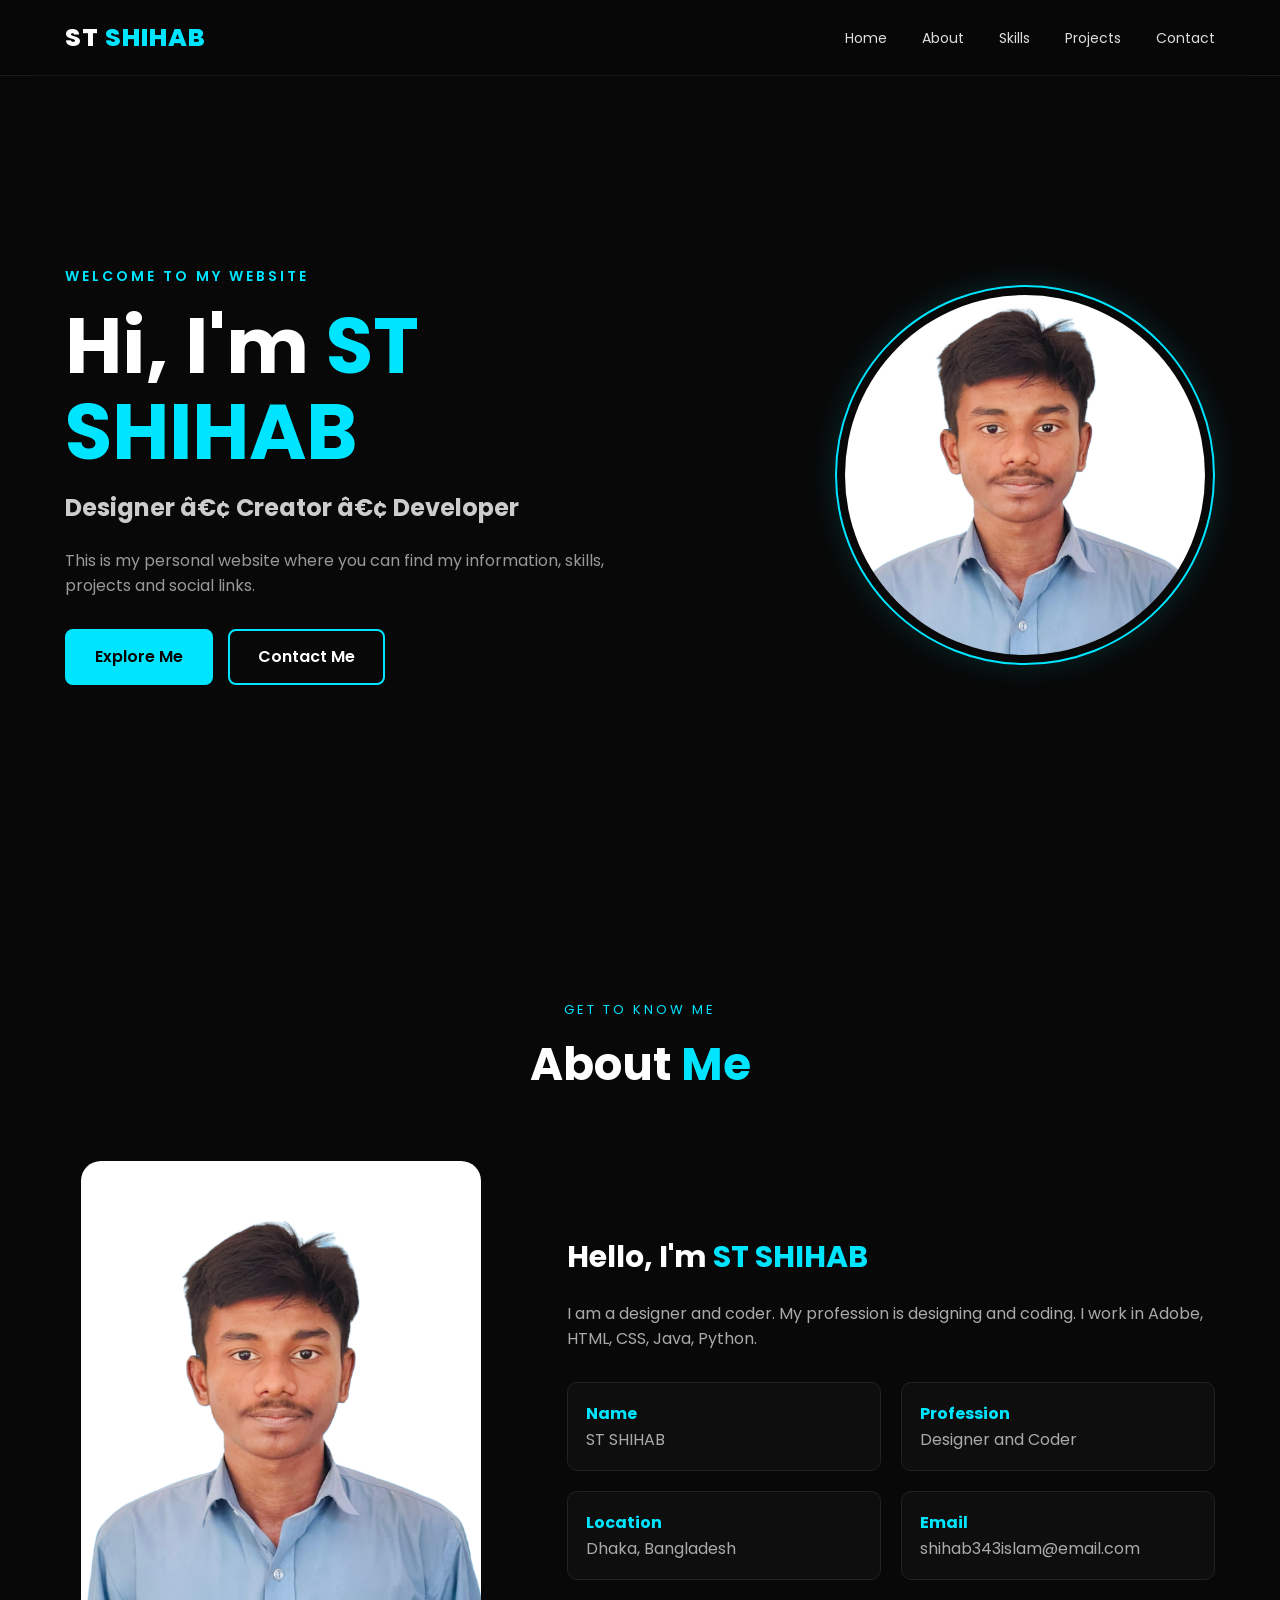
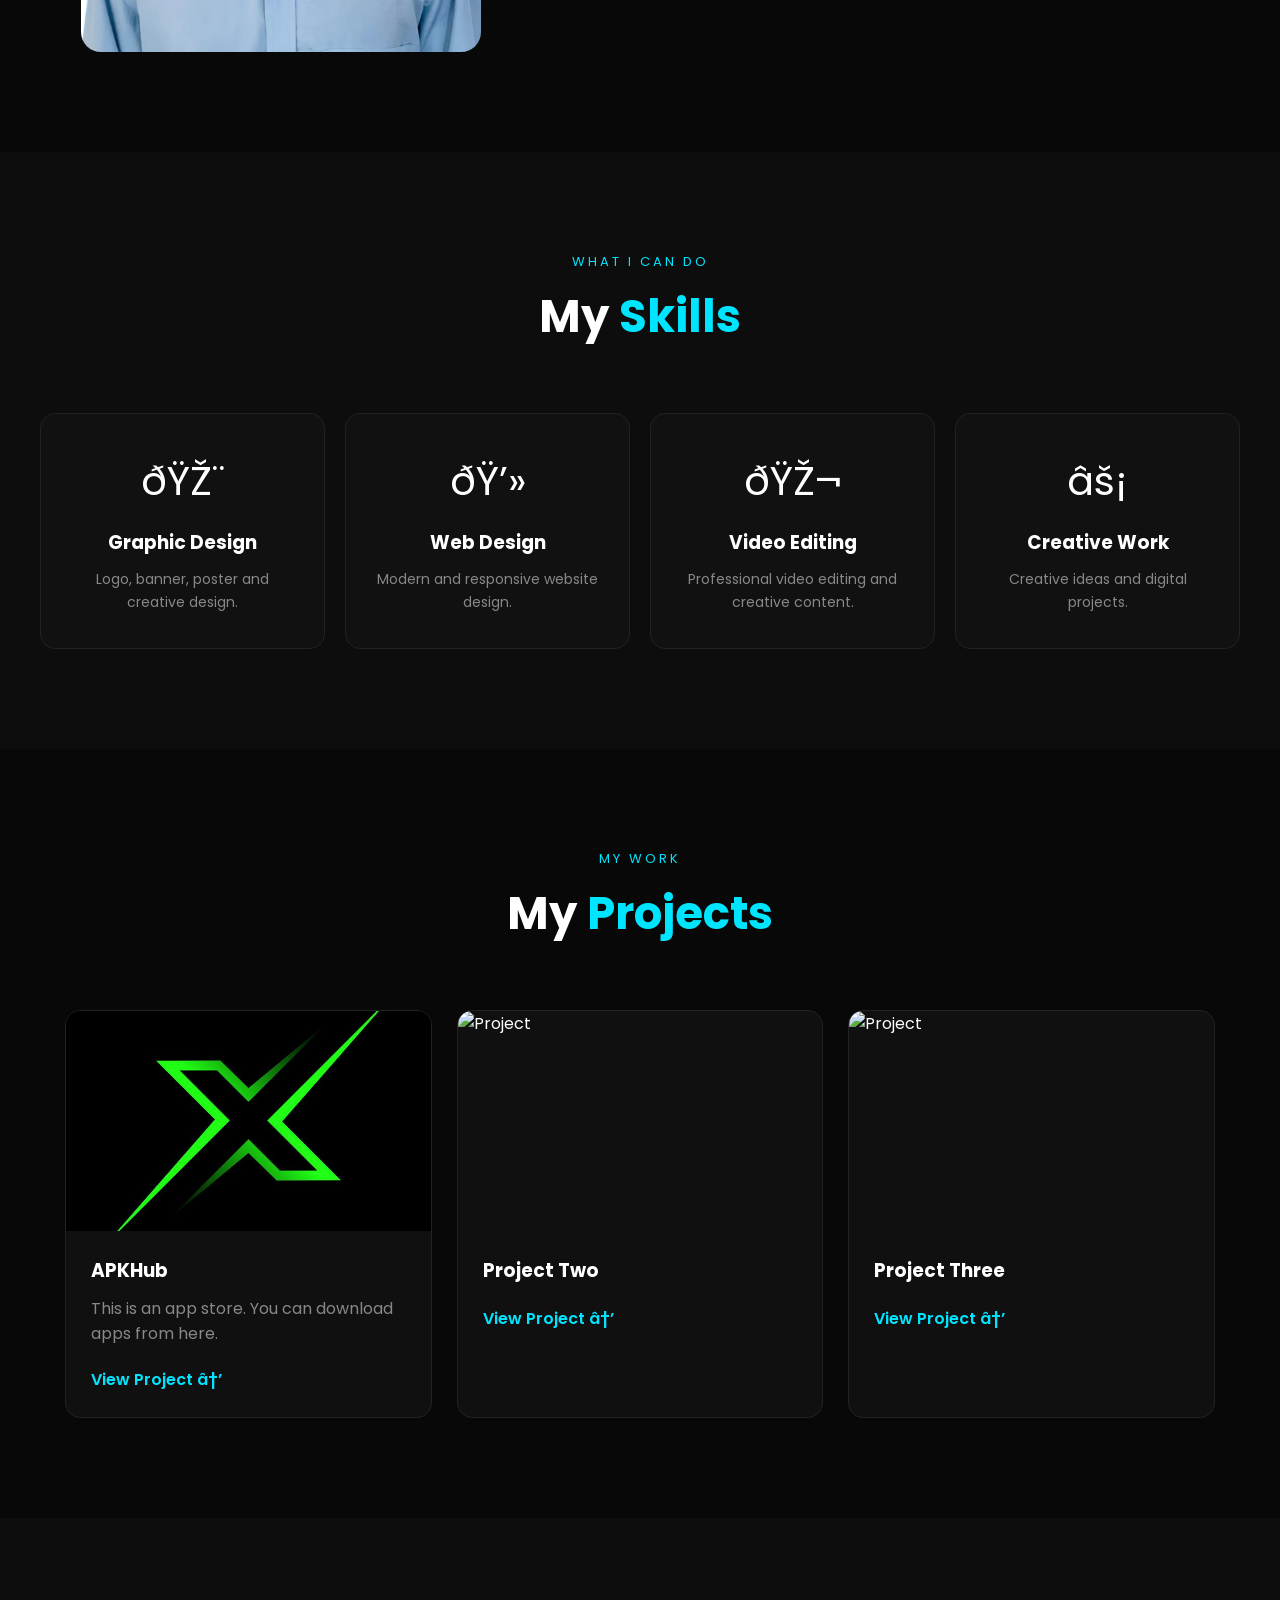
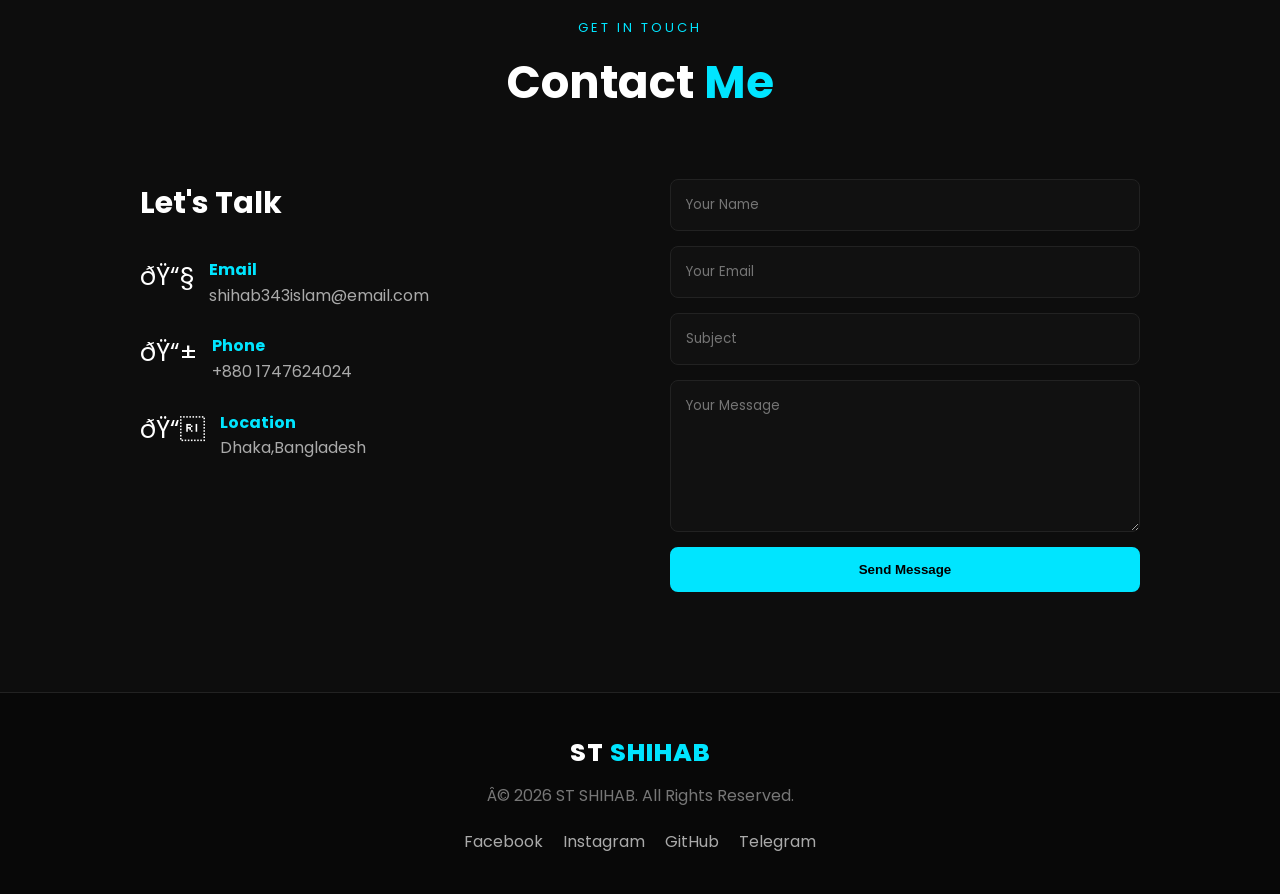
==== index.html @ 47587cf9 "Add files via upload" ====
<!DOCTYPE html>
<html lang="en">
<head>
    <meta charset="UTF-6">
    <meta name="viewport" content="width=device-width, initial-scale=1.0">

    <title>ST SHIHAB | Personal Website</title>

    <link rel="stylesheet" href="style.css">

    <!-- Google Font -->
    <link href="https://fonts.googleapis.com/css2?family=Poppins:wght@300;400;500;600;700;800&display=swap" rel="stylesheet">
</head>

<body>

    <!-- ================= NAVBAR ================= -->

    <header>
        <nav class="navbar">

            <div class="logo">
                ST <span>SHIHAB</span>
            </div>

            <ul class="nav-links" id="navLinks">
                <li><a href="#home">Home</a></li>
                <li><a href="#about">About</a></li>
                <li><a href="#skills">Skills</a></li>
                <li><a href="#projects">Projects</a></li>
                <li><a href="#contact">Contact</a></li>
            </ul>

            <button class="menu-btn" id="menuBtn">☰</button>

        </nav>
    </header>


    <!-- ================= HOME ================= -->

    <section class="hero" id="home">

        <div class="hero-content">

            <p class="small-title">WELCOME TO MY WEBSITE</p>

            <h1>
                Hi, I'm <span>ST SHIHAB</span>
            </h1>

            <h2>
                Designer • Creator • Developer
            </h2>

            <p class="hero-text">
                This is my personal website where you can find
                my information, skills, projects and social links.
            </p>

            <div class="hero-buttons">
                <a href="#about" class="btn">Explore Me</a>
                <a href="#contact" class="btn secondary">Contact Me</a>
            </div>

        </div>


        <div class="hero-image">

            <!-- নিজের ছবি এখানে রাখবে -->
            <img src="images/profile.jpg" alt="ST SHIHAB">

        </div>

    </section>


    <!-- ================= ABOUT ================= -->

    <section class="section" id="about">

        <div class="section-title">
            <p>GET TO KNOW ME</p>
            <h2>About <span>Me</span></h2>
        </div>

        <div class="about-container">

            <div class="about-image">
                <img src="images/profile.jpg" alt="ST SHIHAB">
            </div>

            <div class="about-content">

                <h3>Hello, I'm <span>ST SHIHAB</span></h3>

                <p>
                    I am a designer and coder. My profession is designing and coding. I work in Adobe, HTML, CSS, Java, Python.
                </p>

                <div class="info-grid">

                    <div>
                        <strong>Name</strong>
                        <p>ST SHIHAB</p>
                    </div>

                    <div>
                        <strong>Profession</strong>
                        <p>Designer and Coder</p>
                    </div>

                    <div>
                        <strong>Location</strong>
                        <p>Dhaka, Bangladesh</p>
                    </div>
                    <div>
                        <strong>Email</strong>
                        <p>shihab343islam@email.com</p>
                    </div>

                </div>

            </div>

        </div>

    </section>


    <!-- ================= SKILLS ================= -->

    <section class="section skills-section" id="skills">

        <div class="section-title">
            <p>WHAT I CAN DO</p>
            <h2>My <span>Skills</span></h2>
        </div>

        <div class="skills-container">

            <div class="skill-card">
                <div class="skill-icon">🎨</div>
                <h3>Graphic Design</h3>
                <p>
                    Logo, banner, poster and creative design.
                </p>
            </div>

            <div class="skill-card">
                <div class="skill-icon">💻</div>
                <h3>Web Design</h3>
                <p>
                    Modern and responsive website design.
                </p>
            </div>

            <div class="skill-card">
                <div class="skill-icon">🎬</div>
                <h3>Video Editing</h3>
                <p>
                    Professional video editing and creative content.
                </p>
            </div>

            <div class="skill-card">
                <div class="skill-icon">⚡</div>
                <h3>Creative Work</h3>
                <p>
                    Creative ideas and digital projects.
                </p>
            </div>

        </div>

    </section>


    <!-- ================= PROJECTS ================= -->

    <section class="section" id="projects">

        <div class="section-title">
            <p>MY WORK</p>
            <h2>My <span>Projects</span></h2>
        </div>

        <div class="projects-container">

            <div class="project-card">

                <div class="project-image">
                    <img src="images/project1.jpg" alt="Project">
                </div>

                <div class="project-content">
                    <h3>APKHub</h3>
                       
                    <p>
                       This is an app store. You can download apps from here. 
                    </p>

                    <a href="https://shihab343islam-cloud.github.io/APK-Website/" class="project-link">
                        View Project →
                    </a>
                </div>

            </div>


            <div class="project-card">

                <div class="project-image">
                    <img src="images/project2.jpg" alt="Project">
                </div>

                <div class="project-content">
                    <h3>Project Two</h3>

                    <p>
                        <!-- এখানে তোমার দ্বিতীয় project সম্পর্কে লিখবে। -->
                    </p>

                    <a href="#" class="project-link">
                        View Project →
                    </a>
                </div>

            </div>


            <div class="project-card">

                <div class="project-image">
                    <img src="images/project3.jpg" alt="Project">
                </div>

                <div class="project-content">
                    <h3>Project Three</h3>

                    <p>
                        <!-- এখানে তোমার তৃতীয় project সম্পর্কে লিখবে। -->
                    </p>

                    <a href="#" class="project-link">
                        View Project →
                    </a>
                </div>

            </div>

        </div>

    </section>


    <!-- ================= CONTACT ================= -->

    <section class="section contact-section" id="contact">

        <div class="section-title">
            <p>GET IN TOUCH</p>
            <h2>Contact <span>Me</span></h2>
        </div>

        <div class="contact-container">

            <div class="contact-info">

                <h3>Let's Talk</h3>

                <p>
                  <!-- নিচে নিজের contact information বসাবে। -->
                </p>

                <div class="contact-item">
                    <span>📧</span>
                    <div>
                        <strong>Email</strong>
                        <p>shihab343islam@email.com</p>
                    </div>
                </div>

                <div class="contact-item">
                    <span>📱</span>
                    <div>
                        <strong>Phone</strong>
                        <p>+880 1747624024</p>
                    </div>
                </div>

                <div class="contact-item">
                    <span>📍</span>
                    <div>
                        <strong>Location</strong>
                        <p>Dhaka,Bangladesh</p>
                    </div>
                </div>

            </div>


            <form class="contact-form">

                <input type="text" placeholder="Your Name">

                <input type="email" placeholder="Your Email">

                <input type="text" placeholder="Subject">

                <textarea rows="6" placeholder="Your Message"></textarea>

                <button type="submit" class="btn">
                    Send Message
                </button>

            </form>

        </div>

    </section>


    <!-- ================= FOOTER ================= -->

    <footer>

        <div class="footer-logo">
            ST <span>SHIHAB</span>
        </div>

        <p>
            © 2026 ST SHIHAB. All Rights Reserved.
        </p>

        <div class="social-links">

            <a href="https://www.facebook.com/shihab0002" target="_blank">Facebook</a>
            <a href="https://www.instagram.com/st_jahid_2.2/" target="_blank">Instagram</a>
            <a href="https://github.com/shihab343islam-cloud" target="_blank">GitHub</a>
            <a href="https://t.me/Stshihab002" target="_blank">Telegram</a>

        </div>

    </footer>


    <!-- JavaScript -->
    <script src="script.js"></script>

</body>
</html>
---- style.css ----
/* =========================
   BASIC RESET
========================= */

* {
    margin: 0;
    padding: 0;
    box-sizing: border-box;
}

html {
    scroll-behavior: smooth;
}

body {
    font-family: "Poppins", sans-serif;
    background: #080808;
    color: #ffffff;
    line-height: 1.6;
}

a {
    text-decoration: none;
    color: inherit;
}

img {
    max-width: 100%;
    display: block;
}


/* =========================
   NAVBAR
========================= */

header {
    position: fixed;
    top: 0;
    left: 0;
    width: 100%;
    z-index: 1000;
    background: rgba(8, 8, 8, 0.85);
    backdrop-filter: blur(15px);
    border-bottom: 1px solid rgba(255,255,255,0.08);
}

.navbar {
    max-width: 1200px;
    margin: auto;
    height: 75px;

    display: flex;
    align-items: center;
    justify-content: space-between;

    padding: 0 25px;
}

.logo,
.footer-logo {
    font-size: 25px;
    font-weight: 800;
    letter-spacing: 1px;
}

.logo span,
.footer-logo span,
.hero h1 span,
.section-title span,
.about-content span {
    color: #00e5ff;
}

.nav-links {
    list-style: none;
    display: flex;
    gap: 35px;
}

.nav-links a {
    color: #ddd;
    font-size: 14px;
    transition: 0.3s;
}

.nav-links a:hover {
    color: #00e5ff;
}

.menu-btn {
    display: none;
    background: none;
    border: none;
    color: white;
    font-size: 28px;
    cursor: pointer;
}


/* =========================
   HERO
========================= */

.hero {
    min-height: 100vh;
    max-width: 1200px;
    margin: auto;

    padding: 120px 25px 70px;

    display: flex;
    align-items: center;
    justify-content: space-between;
    gap: 60px;
}

.hero-content {
    max-width: 650px;
}

.small-title {
    color: #00e5ff;
    font-size: 14px;
    font-weight: 600;
    letter-spacing: 3px;
    margin-bottom: 15px;
}

.hero h1 {
    font-size: clamp(45px, 7vw, 78px);
    line-height: 1.1;
    margin-bottom: 15px;
}

.hero h2 {
    font-size: 24px;
    color: #ccc;
    margin-bottom: 20px;
}

.hero-text {
    color: #999;
    max-width: 600px;
    margin-bottom: 30px;
}

.hero-buttons {
    display: flex;
    gap: 15px;
}

.btn {
    display: inline-block;
    padding: 13px 28px;
    border-radius: 8px;

    background: #00e5ff;
    color: #000;

    font-weight: 600;
    border: 2px solid #00e5ff;

    transition: 0.3s;
}

.btn:hover {
    transform: translateY(-3px);
    box-shadow: 0 10px 30px rgba(0,229,255,0.2);
}

.btn.secondary {
    background: transparent;
    color: white;
}

.hero-image {
    width: 380px;
    height: 380px;

    border-radius: 50%;
    padding: 8px;

    border: 2px solid #00e5ff;

    box-shadow:
        0 0 30px rgba(0,229,255,0.15);
}

.hero-image img {
    width: 100%;
    height: 100%;
    object-fit: cover;
    border-radius: 50%;
}


/* =========================
   SECTIONS
========================= */

.section {
    max-width: 1200px;
    margin: auto;
    padding: 100px 25px;
}

.section-title {
    text-align: center;
    margin-bottom: 60px;
}

.section-title p {
    color: #00e5ff;
    font-size: 13px;
    letter-spacing: 3px;
    margin-bottom: 8px;
}

.section-title h2 {
    font-size: 45px;
}


/* =========================
   ABOUT
========================= */

.about-container {
    display: grid;
    grid-template-columns: 0.8fr 1.2fr;
    gap: 70px;
    align-items: center;
}

.about-image img {
    width: 100%;
    max-width: 400px;
    margin: auto;
    border-radius: 20px;
}

.about-content h3 {
    font-size: 30px;
    margin-bottom: 20px;
}

.about-content > p {
    color: #aaa;
    margin-bottom: 30px;
}

.info-grid {
    display: grid;
    grid-template-columns: 1fr 1fr;
    gap: 20px;
}

.info-grid div {
    padding: 18px;
    border: 1px solid #222;
    border-radius: 10px;
    background: #0e0e0e;
}

.info-grid strong {
    color: #00e5ff;
}

.info-grid p {
    color: #aaa;
}


/* =========================
   SKILLS
========================= */

.skills-section {
    max-width: 100%;
    background: #0d0d0d;
}

.skills-container {
    max-width: 1200px;
    margin: auto;

    display: grid;
    grid-template-columns: repeat(4, 1fr);
    gap: 20px;
}

.skill-card {
    padding: 35px 25px;
    border: 1px solid #222;
    border-radius: 15px;
    background: #111;
    text-align: center;
    transition: 0.3s;
}

.skill-card:hover {
    transform: translateY(-8px);
    border-color: #00e5ff;
}

.skill-icon {
    font-size: 40px;
    margin-bottom: 15px;
}

.skill-card h3 {
    margin-bottom: 10px;
}

.skill-card p {
    color: #888;
    font-size: 14px;
}


/* =========================
   PROJECTS
========================= */

.projects-container {
    display: grid;
    grid-template-columns: repeat(3, 1fr);
    gap: 25px;
}

.project-card {
    overflow: hidden;
    border-radius: 15px;
    background: #101010;
    border: 1px solid #222;
    transition: 0.3s;
}

.project-card:hover {
    transform: translateY(-7px);
    border-color: #00e5ff;
}

.project-image {
    height: 220px;
    overflow: hidden;
}

.project-image img {
    width: 100%;
    height: 100%;
    object-fit: cover;
    transition: 0.5s;
}

.project-card:hover img {
    transform: scale(1.08);
}

.project-content {
    padding: 25px;
}

.project-content p {
    color: #888;
    margin: 10px 0 20px;
}

.project-link {
    color: #00e5ff;
    font-weight: 600;
}


/* =========================
   CONTACT
========================= */

.contact-section {
    max-width: 100%;
    background: #0d0d0d;
}

.contact-container {
    max-width: 1000px;
    margin: auto;

    display: grid;
    grid-template-columns: 1fr 1fr;
    gap: 60px;
}

.contact-info h3 {
    font-size: 30px;
    margin-bottom: 15px;
}

.contact-info > p {
    color: #888;
    margin-bottom: 30px;
}

.contact-item {
    display: flex;
    gap: 15px;
    margin-bottom: 25px;
}

.contact-item span {
    font-size: 25px;
}

.contact-item strong {
    color: #00e5ff;
}

.contact-item p {
    color: #aaa;
}

.contact-form {
    display: flex;
    flex-direction: column;
    gap: 15px;
}

.contact-form input,
.contact-form textarea {
    width: 100%;
    padding: 15px;

    background: #111;
    border: 1px solid #222;
    border-radius: 8px;

    color: white;
    outline: none;

    font-family: inherit;
}

.contact-form input:focus,
.contact-form textarea:focus {
    border-color: #00e5ff;
}

.contact-form textarea {
    resize: vertical;
}


/* =========================
   FOOTER
========================= */

footer {
    padding: 40px 20px;
    text-align: center;
    border-top: 1px solid #222;
}

footer p {
    color: #777;
    margin: 10px 0 20px;
}

.social-links {
    display: flex;
    justify-content: center;
    gap: 20px;
    flex-wrap: wrap;
}

.social-links a {
    color: #aaa;
    transition: 0.3s;
}

.social-links a:hover {
    color: #00e5ff;
}


/* =========================
   MOBILE
========================= */

@media (max-width: 900px) {

    .hero {
        flex-direction: column-reverse;
        text-align: center;
        padding-top: 130px;
    }

    .hero-image {
        width: 280px;
        height: 280px;
    }

    .hero-buttons {
        justify-content: center;
    }

    .about-container {
        grid-template-columns: 1fr;
    }

    .skills-container {
        grid-template-columns: 1fr 1fr;
    }

    .projects-container {
        grid-template-columns: 1fr 1fr;
    }

    .contact-container {
        grid-template-columns: 1fr;
    }
}


@media (max-width: 600px) {

    .navbar {
        padding: 0 18px;
    }

    .menu-btn {
        display: block;
    }

    .nav-links {
        position: absolute;
        top: 75px;
        left: 0;
        width: 100%;

        display: none;
        flex-direction: column;

        padding: 25px;
        background: #0b0b0b;
        text-align: center;
    }

    .nav-links.active {
        display: flex;
    }

    .hero {
        padding-left: 20px;
        padding-right: 20px;
    }

    .hero h1 {
        font-size: 45px;
    }

    .hero h2 {
        font-size: 19px;
    }

    .section {
        padding: 80px 20px;
    }

    .section-title h2 {
        font-size: 35px;
    }

    .skills-container,
    .projects-container {
        grid-template-columns: 1fr;
    }

    .info-grid {
        grid-template-columns: 1fr;
    }

}
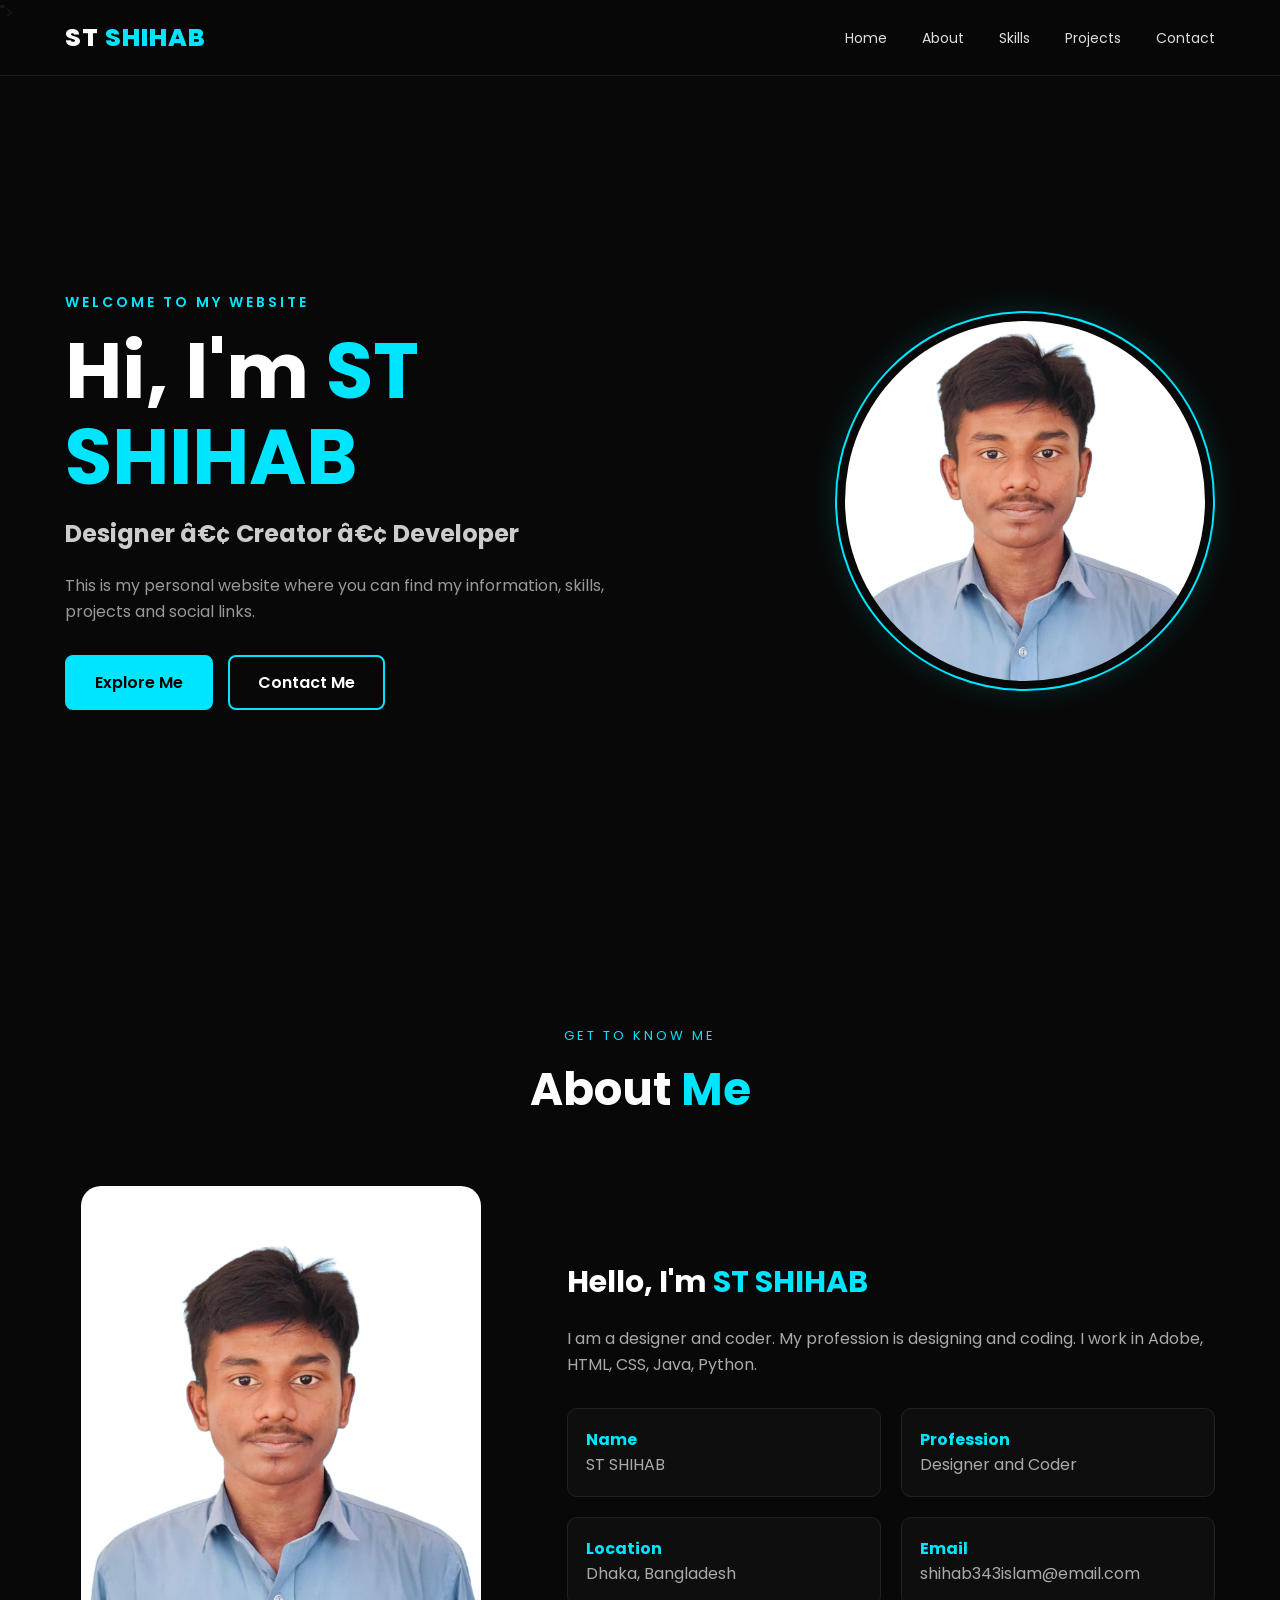
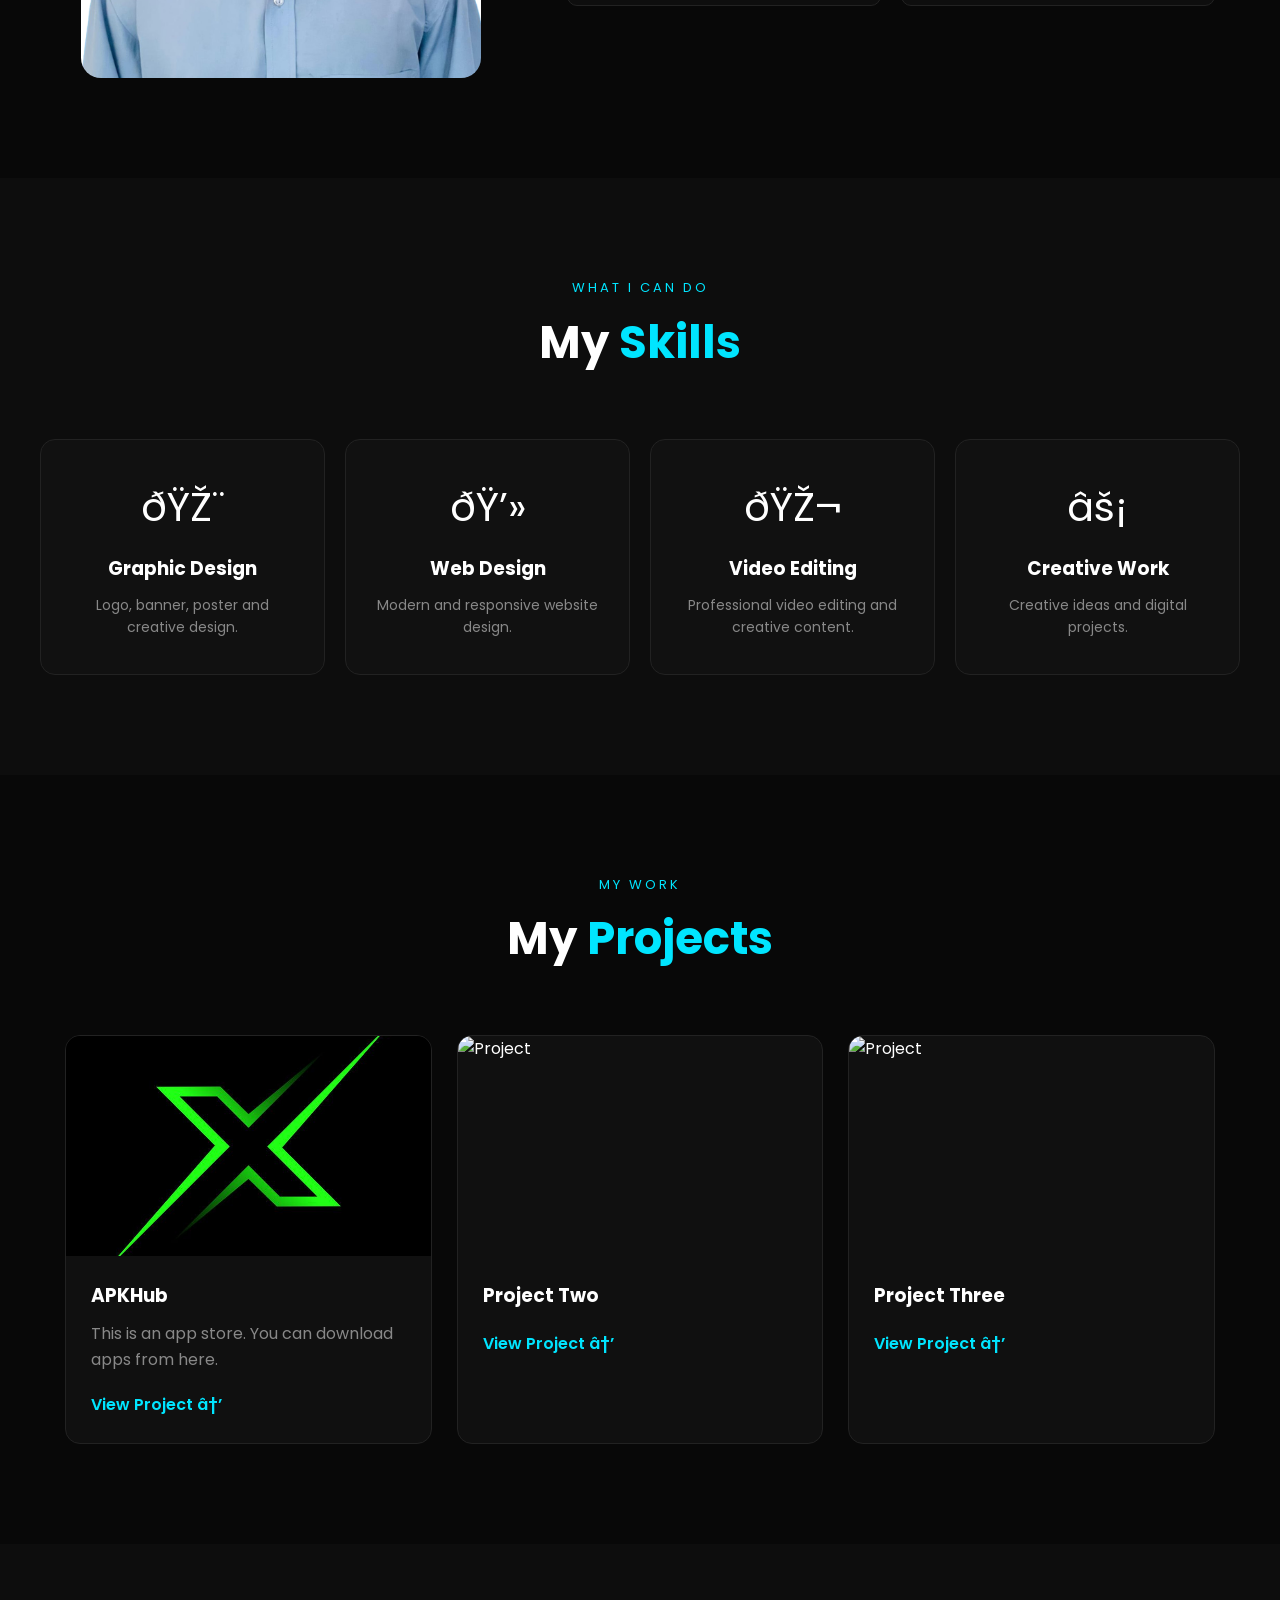
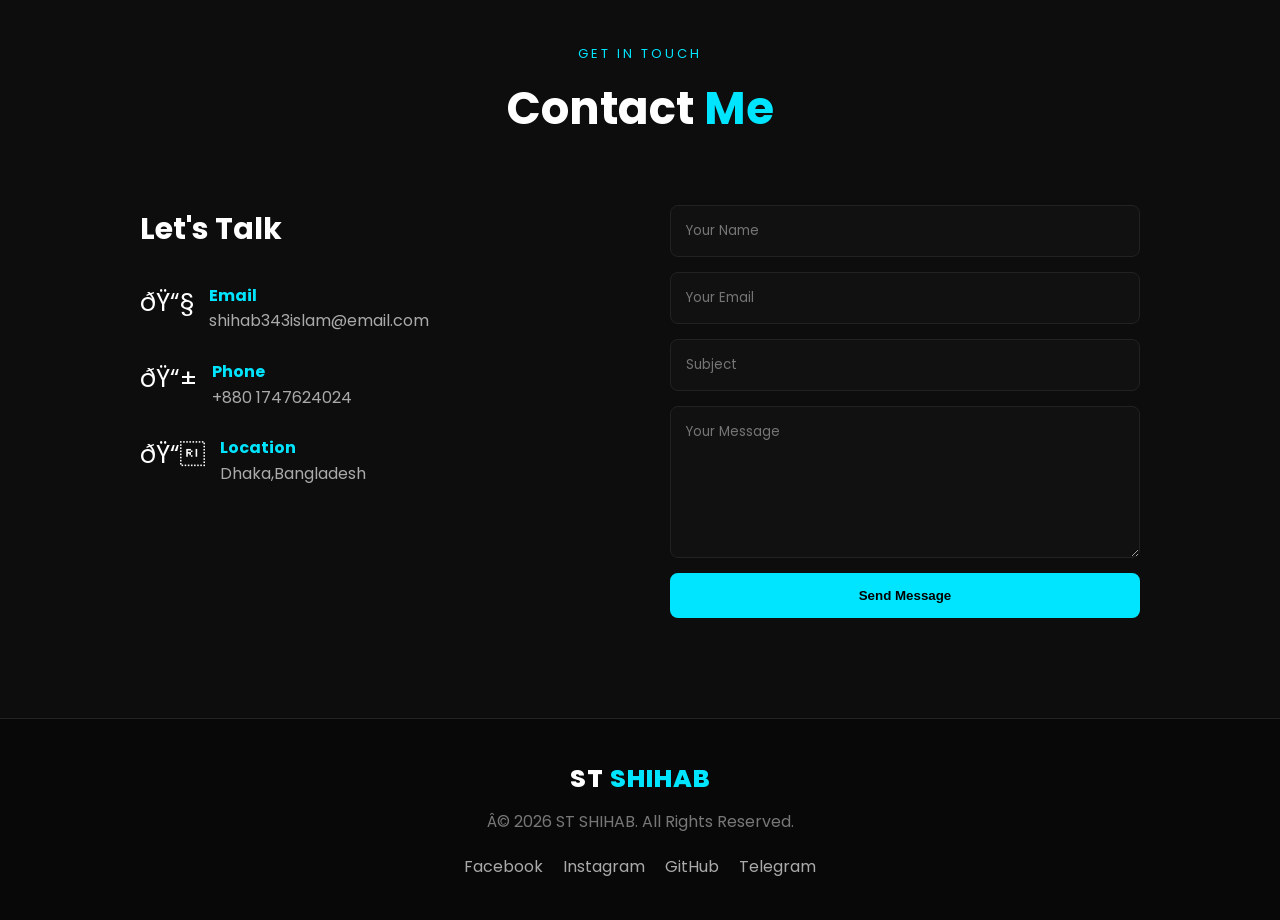
==== commit e0c2804e: "Add Google site verification meta tag Added Google site verification meta tag to the head section." ====
--- a/index.html
+++ b/index.html
@@ -11,7 +11,9 @@
     <!-- Google Font -->
     <link href="https://fonts.googleapis.com/css2?family=Poppins:wght@300;400;500;600;700;800&display=swap" rel="stylesheet">
 </head>
-
+<head>
+    <content=<meta name="google-site-verification" content="95bMgcP8H1fzzfT4lW807uyvn9MuG3q7A5RjELxu9SY" />">
+</head>
 <body>
 
     <!-- ================= NAVBAR ================= -->
@@ -350,4 +352,4 @@
     <script src="script.js"></script>
 
 </body>
-</html>+</html>
